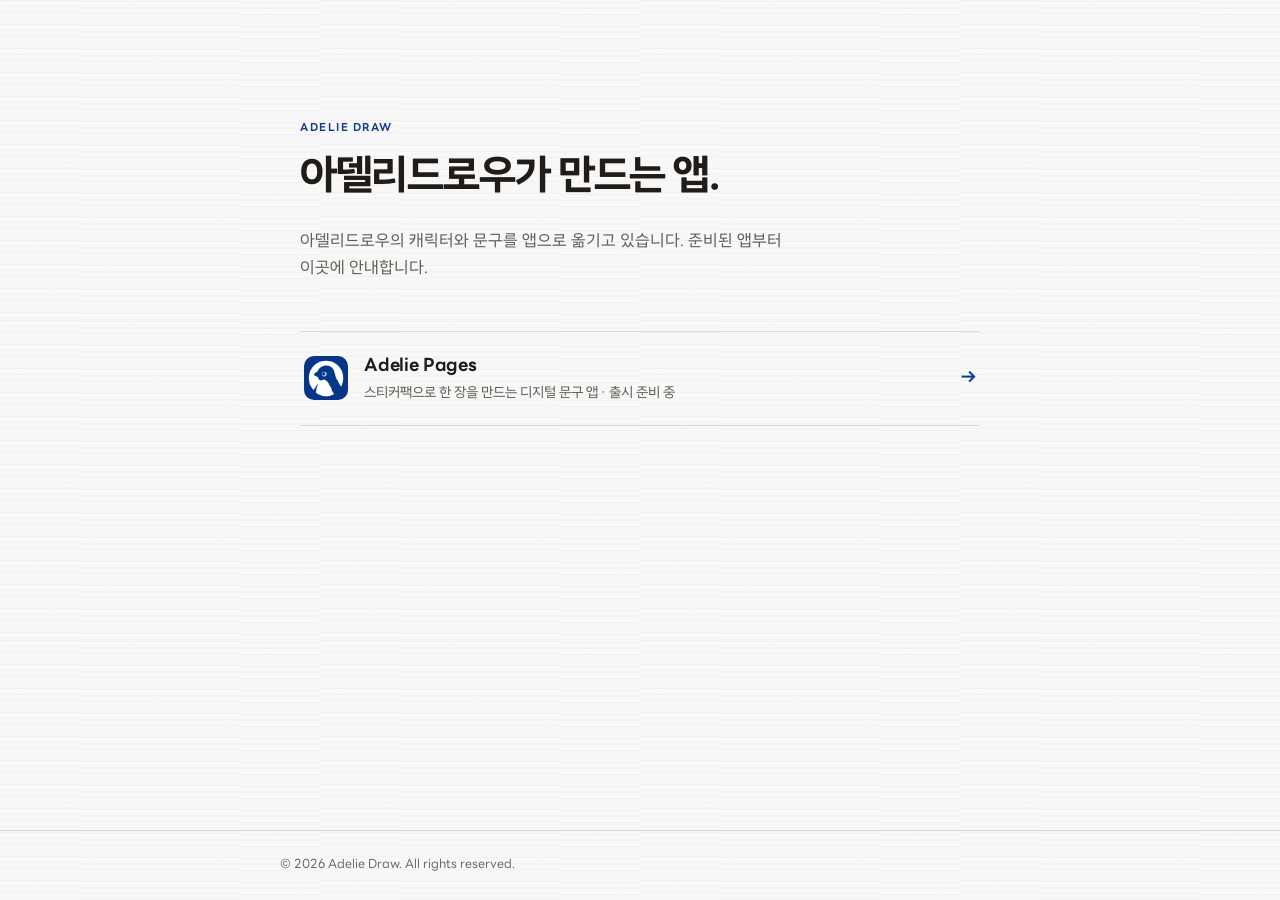
==== index.html @ db099a5f "feat(site): add app.adeliedraw.com root landing page app.adeliedraw.com을 GitHub Pages 사용자 지정 도메인으로 c" ====
<!DOCTYPE html>
<html lang="ko">
<head>
<meta charset="utf-8">
<meta name="viewport" content="width=device-width, initial-scale=1">
<title>Adelie Draw — 앱 안내</title>
<meta name="description" content="아델리드로우가 만드는 앱 안내 페이지입니다.">
<meta name="theme-color" content="#F8F8F8">
<link rel="icon" type="image/png" href="assets/img/favicon.png">
<link rel="apple-touch-icon" href="assets/img/apple-touch-icon.png">
<style>
@font-face{font-family:"LINESeedKR";src:url("assets/fonts/LINESeedKR-Rg.woff2") format("woff2");font-weight:400;font-display:swap}
@font-face{font-family:"LINESeedKR";src:url("assets/fonts/LINESeedKR-Bd.woff2") format("woff2");font-weight:700;font-display:swap}
:root{--indigo:#123F8D;--canvas:#F8F8F8;--text:#211C17;--text-2:#665E55;--text-3:#6F675E;--rule:#D8D8D5;--rule-strong:#BCBDBA}
*,*::before,*::after{box-sizing:border-box}
body{margin:0;min-height:100vh;display:flex;flex-direction:column;
  background-color:var(--canvas);background-image:url("assets/img/paper-grain.png");background-size:320px 320px;
  color:var(--text);font-family:"LINESeedKR",Pretendard,"Apple SD Gothic Neo",system-ui,-apple-system,sans-serif;
  line-height:1.65;-webkit-font-smoothing:antialiased;word-break:keep-all}
main{flex:1;width:100%;max-width:720px;margin-inline:auto;padding:clamp(56px,10vw,120px) 20px}
.eyebrow{margin:0 0 16px;font-size:11px;font-weight:700;letter-spacing:.14em;color:var(--indigo)}
h1{margin:0;font-size:clamp(28px,5vw,42px);font-weight:700;letter-spacing:-.03em;line-height:1.2}
.lede{margin:24px 0 0;max-width:44ch;color:var(--text-2);font-size:16.5px}
.apps{list-style:none;margin:48px 0 0;padding:0;border-top:1px solid var(--rule)}
.apps li{border-bottom:1px solid var(--rule)}
.apps a{display:flex;align-items:center;gap:16px;padding:20px 4px;color:inherit;text-decoration:none}
.apps a:hover .name{color:var(--indigo)}
.apps img{width:44px;height:44px;border-radius:10px;flex:0 0 auto}
.name{display:block;font-weight:700;font-size:18px;letter-spacing:-.01em}
.desc{display:block;font-size:14px;color:var(--text-2)}
.arrow{margin-left:auto;color:var(--indigo);font-weight:700}
footer{border-top:1px solid var(--rule);padding:24px 20px;font-size:12.5px;color:var(--text-3)}
footer div{max-width:720px;margin-inline:auto}
a:focus-visible{outline:2px solid #4E73B7;outline-offset:3px}
</style>
</head>
<body>
<main>
  <p class="eyebrow">ADELIE DRAW</p>
  <h1>아델리드로우가 만드는 앱.</h1>
  <p class="lede">아델리드로우의 캐릭터와 문구를 앱으로 옮기고 있습니다. 준비된 앱부터 이곳에 안내합니다.</p>
  <ul class="apps">
    <li>
      <a href="/adeliepages/">
        <img src="assets/img/app-icon.webp" width="44" height="44" alt="">
        <span>
          <span class="name">Adelie Pages</span>
          <span class="desc">스티커팩으로 한 장을 만드는 디지털 문구 앱 · 출시 준비 중</span>
        </span>
        <span class="arrow" aria-hidden="true">→</span>
      </a>
    </li>
  </ul>
</main>
<footer><div>&copy; 2026 Adelie Draw. All rights reserved.</div></footer>
</body>
</html>
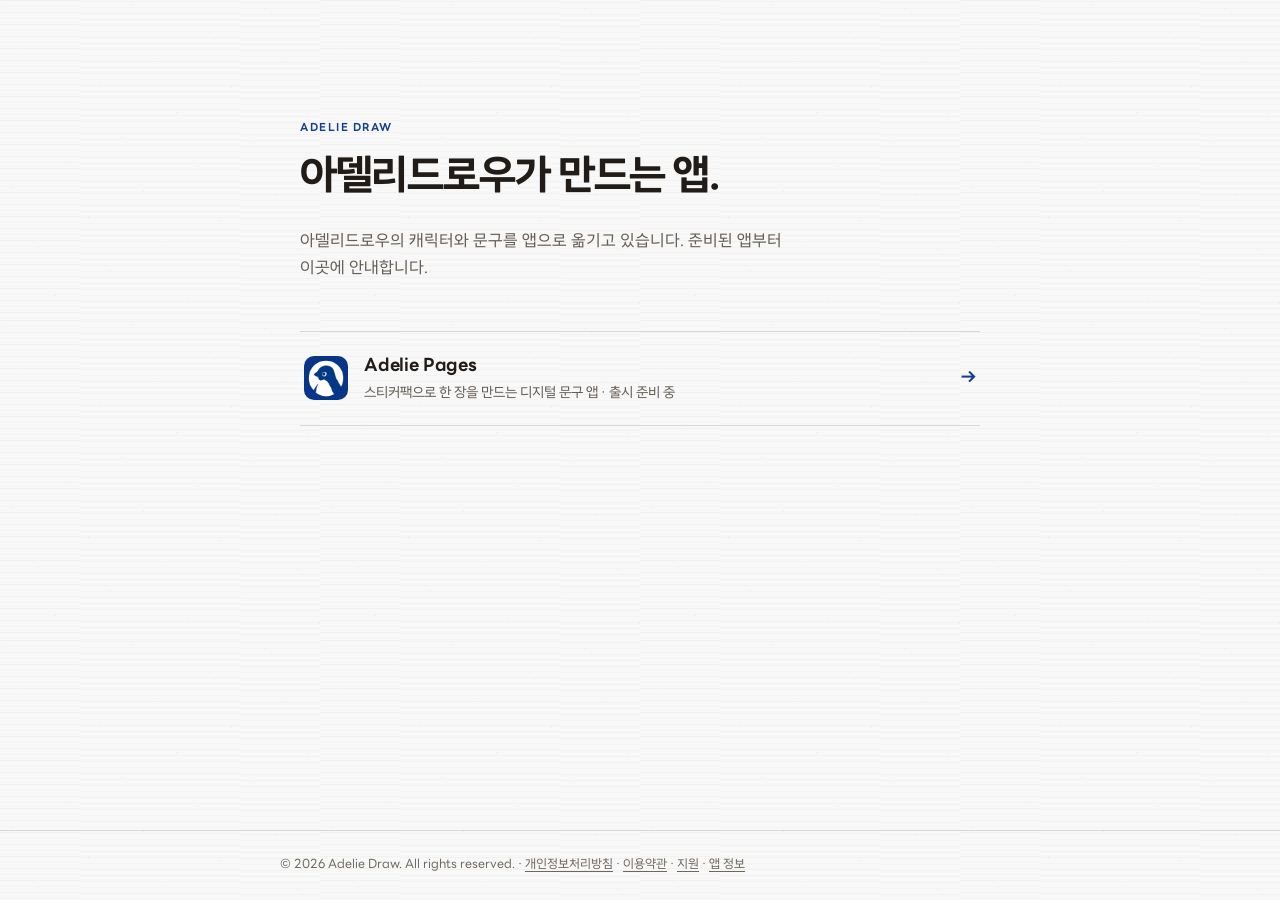
==== commit 1ecb3f04: "Add Adelie Pages legal and support pages" ====
--- a/index.html
+++ b/index.html
@@ -30,7 +30,7 @@
 .desc{display:block;font-size:14px;color:var(--text-2)}
 .arrow{margin-left:auto;color:var(--indigo);font-weight:700}
 footer{border-top:1px solid var(--rule);padding:24px 20px;font-size:12.5px;color:var(--text-3)}
-footer div{max-width:720px;margin-inline:auto}
+footer div{max-width:720px;margin-inline:auto} footer a{color:inherit;text-underline-offset:3px}
 a:focus-visible{outline:2px solid #4E73B7;outline-offset:3px}
 </style>
 </head>
@@ -41,7 +41,7 @@
   <p class="lede">아델리드로우의 캐릭터와 문구를 앱으로 옮기고 있습니다. 준비된 앱부터 이곳에 안내합니다.</p>
   <ul class="apps">
     <li>
-      <a href="/adeliepages/">
+      <a href="/pages/">
         <img src="assets/img/app-icon.webp" width="44" height="44" alt="">
         <span>
           <span class="name">Adelie Pages</span>
@@ -52,6 +52,6 @@
     </li>
   </ul>
 </main>
-<footer><div>&copy; 2026 Adelie Draw. All rights reserved.</div></footer>
+<footer><div>&copy; 2026 Adelie Draw. All rights reserved. · <a href="/privacy/">개인정보처리방침</a> · <a href="/terms/">이용약관</a> · <a href="/support/">지원</a> · <a href="/info/">앱 정보</a></div></footer>
 </body>
 </html>
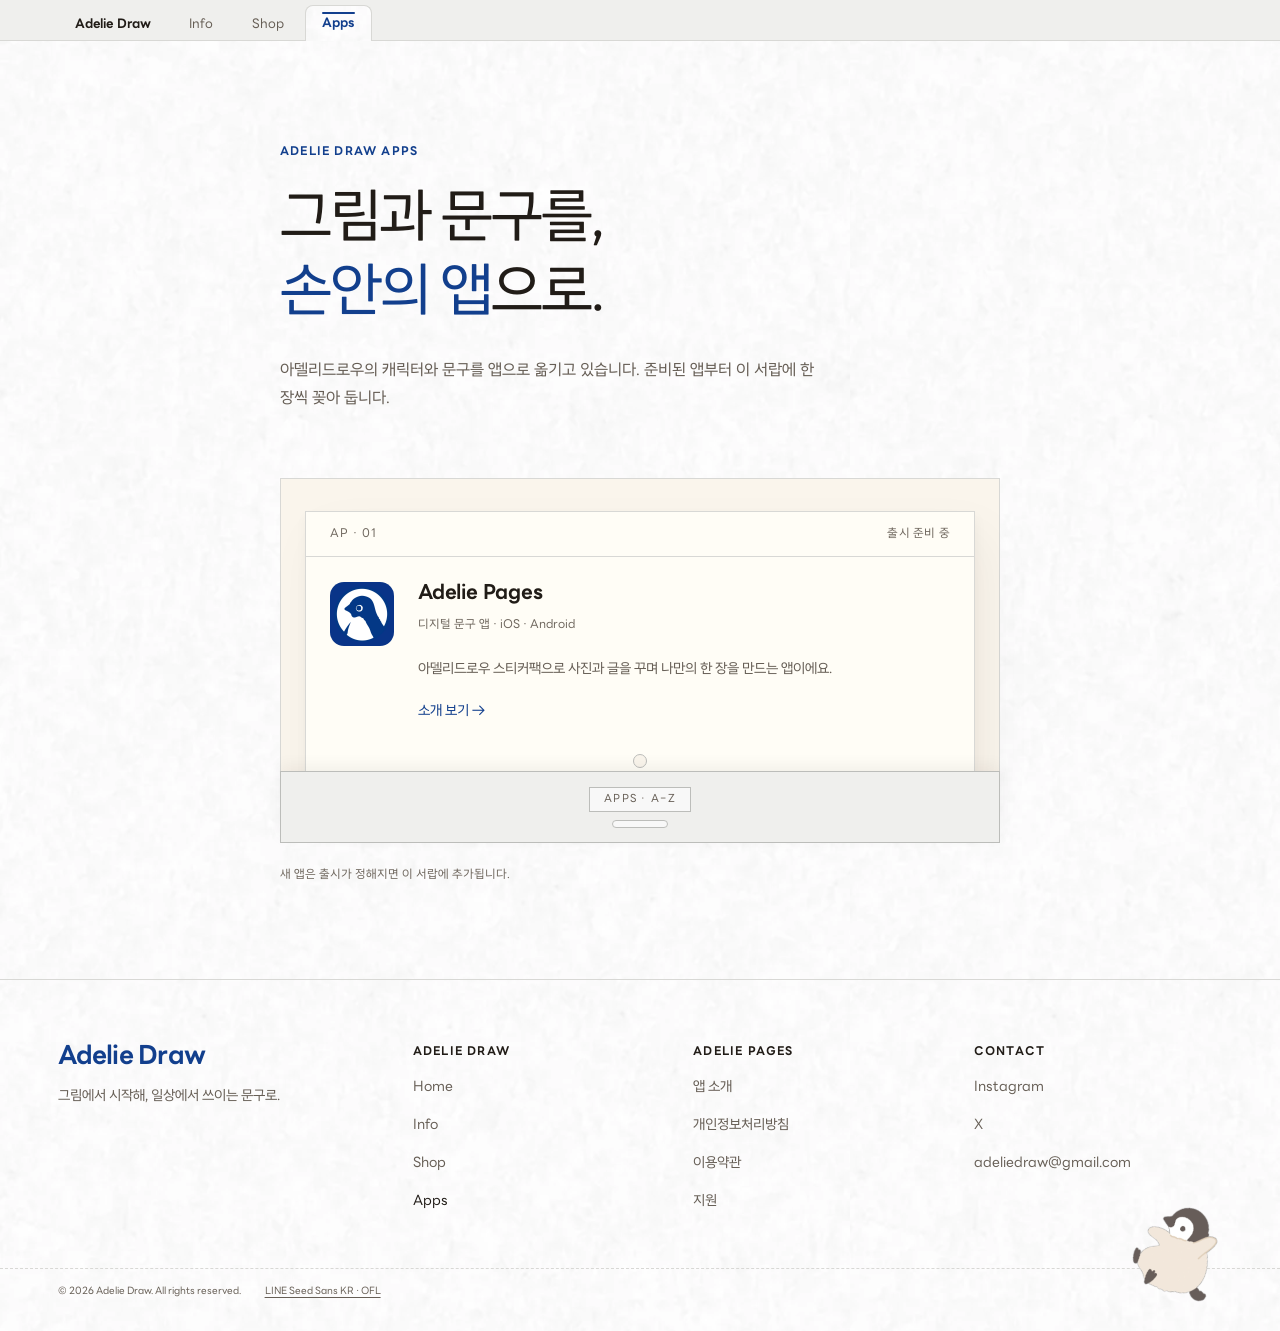
==== commit 8bd7330d: "feat(site): adopt shared Adelie web design and card-catalog app directory - Vendor brand/ from adeli" ====
--- a/index.html
+++ b/index.html
@@ -5,53 +5,146 @@
 <meta name="viewport" content="width=device-width, initial-scale=1">
 <title>Adelie Draw — 앱 안내</title>
 <meta name="description" content="아델리드로우가 만드는 앱 안내 페이지입니다.">
+<link rel="canonical" href="https://app.adeliedraw.com/">
+<meta property="og:type" content="website">
+<meta property="og:url" content="https://app.adeliedraw.com/">
+<meta property="og:title" content="Adelie Draw — 앱 안내">
+<meta property="og:description" content="아델리드로우가 만드는 앱 안내 페이지입니다.">
+<meta property="og:image" content="https://app.adeliedraw.com/assets/img/app-icon.webp">
+<meta name="twitter:card" content="summary">
 <meta name="theme-color" content="#F8F8F8">
 <link rel="icon" type="image/png" href="assets/img/favicon.png">
 <link rel="apple-touch-icon" href="assets/img/apple-touch-icon.png">
+<link rel="preload" href="brand/fonts/LINESeedKR-Rg.woff2" as="font" type="font/woff2" crossorigin>
+<link rel="stylesheet" href="brand/adelie-web.css">
+<script src="brand/adelie-web.js" defer></script>
 <style>
-@font-face{font-family:"LINESeedKR";src:url("assets/fonts/LINESeedKR-Rg.woff2") format("woff2");font-weight:400;font-display:swap}
-@font-face{font-family:"LINESeedKR";src:url("assets/fonts/LINESeedKR-Bd.woff2") format("woff2");font-weight:700;font-display:swap}
-:root{--indigo:#123F8D;--canvas:#F8F8F8;--text:#211C17;--text-2:#665E55;--text-3:#6F675E;--rule:#D8D8D5;--rule-strong:#BCBDBA}
 *,*::before,*::after{box-sizing:border-box}
-body{margin:0;min-height:100vh;display:flex;flex-direction:column;
-  background-color:var(--canvas);background-image:url("assets/img/paper-grain.png");background-size:320px 320px;
-  color:var(--text);font-family:"LINESeedKR",Pretendard,"Apple SD Gothic Neo",system-ui,-apple-system,sans-serif;
-  line-height:1.65;-webkit-font-smoothing:antialiased;word-break:keep-all}
-main{flex:1;width:100%;max-width:720px;margin-inline:auto;padding:clamp(56px,10vw,120px) 20px}
-.eyebrow{margin:0 0 16px;font-size:11px;font-weight:700;letter-spacing:.14em;color:var(--indigo)}
-h1{margin:0;font-size:clamp(28px,5vw,42px);font-weight:700;letter-spacing:-.03em;line-height:1.2}
-.lede{margin:24px 0 0;max-width:44ch;color:var(--text-2);font-size:16.5px}
-.apps{list-style:none;margin:48px 0 0;padding:0;border-top:1px solid var(--rule)}
-.apps li{border-bottom:1px solid var(--rule)}
-.apps a{display:flex;align-items:center;gap:16px;padding:20px 4px;color:inherit;text-decoration:none}
-.apps a:hover .name{color:var(--indigo)}
-.apps img{width:44px;height:44px;border-radius:10px;flex:0 0 auto}
-.name{display:block;font-weight:700;font-size:18px;letter-spacing:-.01em}
-.desc{display:block;font-size:14px;color:var(--text-2)}
-.arrow{margin-left:auto;color:var(--indigo);font-weight:700}
-footer{border-top:1px solid var(--rule);padding:24px 20px;font-size:12.5px;color:var(--text-3)}
-footer div{max-width:720px;margin-inline:auto} footer a{color:inherit;text-underline-offset:3px}
-a:focus-visible{outline:2px solid #4E73B7;outline-offset:3px}
+body{margin:0;min-height:100vh;display:flex;flex-direction:column}
+main{flex:1;width:100%;max-width:calc(var(--ad-narrow) + var(--ad-gutter) * 2);margin-inline:auto;padding:var(--ad-section) var(--ad-gutter) var(--ad-s9)}
+.skip{position:fixed;top:-100px;left:16px;z-index:50;padding:12px 16px;background:var(--ad-indigo);color:var(--ad-on-indigo)}
+.skip:focus{top:16px}
+h1{margin:0;font-size:var(--ad-fs-display);font-weight:400;letter-spacing:var(--ad-ls-display);line-height:var(--ad-lh-display)}
+h1 em{font-style:normal;color:var(--ad-indigo)}
+.lede{margin:var(--ad-s5) 0 0;max-width:34em;color:var(--ad-ink-2);font-size:var(--ad-fs-lead);line-height:var(--ad-lh-body)}
+
+/* Card catalog drawer: each app is one index card standing in the drawer. */
+.drawer{position:relative;margin-top:var(--ad-s8);padding:var(--ad-s6) var(--ad-s5) 0;background:var(--ad-paper-warm);border:1px solid var(--ad-rule);border-bottom:0}
+.drawer-cards{list-style:none;margin:0;padding:0 0 56px;display:grid;gap:var(--ad-s5)}
+.card{
+  position:relative;display:grid;grid-template-columns:64px minmax(0,1fr);gap:var(--ad-s2) var(--ad-s5);
+  padding:calc(44px + var(--ad-s5)) var(--ad-s5) var(--ad-s8);
+  background:var(--ad-paper-photo);border:1px solid var(--ad-rule);
+  color:inherit;text-decoration:none;box-shadow:var(--ad-shadow-paper);
+  transition:transform var(--ad-dur) var(--ad-ease),box-shadow var(--ad-dur) var(--ad-ease);
+}
+/* Index-card head: call number and status above a full-width rule. */
+.card::before{content:"";position:absolute;left:0;right:0;top:44px;border-top:1px solid var(--ad-rule)}
+.card-hole{position:absolute;left:50%;bottom:18px;width:14px;height:14px;margin-left:-7px;border-radius:50%;background:var(--ad-paper-warm);border:1px solid var(--ad-rule-strong)}
+.card img{grid-row:span 3;width:64px;height:64px;border-radius:14px;align-self:start;margin-top:2px}
+.card-call,.card-status{position:absolute;top:14px;color:var(--ad-ink-3);font-size:var(--ad-fs-caption);letter-spacing:.08em;font-variant-numeric:tabular-nums}
+.card-call{left:var(--ad-s5)}
+.card-status{right:var(--ad-s5);letter-spacing:.02em}
+.card-name{margin:0;font-size:var(--ad-fs-h3);font-weight:700;letter-spacing:-.01em;line-height:1.4}
+.card-meta{margin:0;color:var(--ad-ink-3);font-size:var(--ad-fs-caption)}
+.card-desc{margin:var(--ad-s4) 0 0;color:var(--ad-ink-2);font-size:var(--ad-fs-small);line-height:var(--ad-lh-body)}
+.card-go{grid-column:2;margin-top:var(--ad-s3);color:var(--ad-indigo);font-size:var(--ad-fs-small)}
+.card-go span{display:inline-block;transition:transform var(--ad-dur-fast) var(--ad-ease)}
+@media (hover:hover){
+  .card:hover{transform:translateY(-10px) rotate(-.4deg);box-shadow:var(--ad-shadow-lift)}
+  .card:hover .card-go span{transform:translateX(4px)}
+}
+.drawer-front{
+  position:absolute;left:-1px;right:-1px;bottom:0;height:72px;
+  display:flex;flex-direction:column;align-items:center;justify-content:center;gap:var(--ad-s2);
+  background:var(--ad-paper-sunken);border:1px solid var(--ad-rule-strong);
+  box-shadow:0 -6px 14px rgba(33,28,23,.05);pointer-events:none;
+}
+.drawer-label{padding:4px 14px;border:1px solid var(--ad-rule-strong);background:var(--ad-paper);color:var(--ad-ink-2);font-size:11px;letter-spacing:.14em;font-variant-numeric:tabular-nums}
+.drawer-pull{width:56px;height:8px;border-radius:8px;border:1px solid var(--ad-rule-strong);background:var(--ad-paper)}
+.drawer-note{margin:var(--ad-s5) 0 0;color:var(--ad-ink-3);font-size:var(--ad-fs-caption)}
+@media (max-width:639px){
+  .drawer{padding:var(--ad-s5) var(--ad-s3) 0}
+  .card{grid-template-columns:48px minmax(0,1fr);gap:var(--ad-s1) var(--ad-s4);padding:calc(44px + var(--ad-s4)) var(--ad-s4) var(--ad-s8)}
+  .card img{width:48px;height:48px;border-radius:11px}
+  .card-call{left:var(--ad-s4)}
+  .card-status{right:var(--ad-s4)}
+  .card-desc{grid-column:1/-1}
+  .card-go{grid-column:1/-1}
+}
+@media (prefers-reduced-motion:reduce){.card,.card-go span{transition:none}.card:hover{transform:none}}
 </style>
 </head>
 <body>
-<main>
-  <p class="eyebrow">ADELIE DRAW</p>
-  <h1>아델리드로우가 만드는 앱.</h1>
-  <p class="lede">아델리드로우의 캐릭터와 문구를 앱으로 옮기고 있습니다. 준비된 앱부터 이곳에 안내합니다.</p>
-  <ul class="apps">
-    <li>
-      <a href="/pages/">
-        <img src="assets/img/app-icon.webp" width="44" height="44" alt="">
-        <span>
-          <span class="name">Adelie Pages</span>
-          <span class="desc">스티커팩으로 한 장을 만드는 디지털 문구 앱 · 출시 준비 중</span>
-        </span>
-        <span class="arrow" aria-hidden="true">→</span>
-      </a>
-    </li>
-  </ul>
+<a class="skip" href="#main">본문으로 건너뛰기</a>
+<nav class="ad-brandbar" aria-label="Adelie Draw">
+  <div class="ad-brandbar__inner">
+    <ul class="ad-brandbar__list">
+      <li><a class="ad-brandbar__tab ad-brandbar__home" href="https://adeliedraw.com/">Adelie Draw</a></li>
+      <li><a class="ad-brandbar__tab" href="https://info.adeliedraw.com/">Info</a></li>
+      <li><a class="ad-brandbar__tab" href="https://shop.adeliedraw.com/">Shop</a></li>
+      <li><a class="ad-brandbar__tab" href="https://app.adeliedraw.com/" aria-current="page">Apps</a></li>
+    </ul>
+  </div>
+</nav>
+<main id="main">
+  <div data-ad-settle>
+    <p class="ad-eyebrow">ADELIE DRAW APPS</p>
+    <h1>그림과 문구를,<br><em>손안의 앱</em>으로.</h1>
+    <p class="lede">아델리드로우의 캐릭터와 문구를 앱으로 옮기고 있습니다. 준비된 앱부터 이 서랍에 한 장씩 꽂아 둡니다.</p>
+  </div>
+  <section class="drawer" aria-labelledby="drawer-title" data-ad-settle style="--ad-settle-turn:0deg">
+    <h2 id="drawer-title" class="ad-visually-hidden">앱 목록</h2>
+    <ul class="drawer-cards">
+      <li>
+        <a class="card ad-cut" href="/pages/">
+          <img src="assets/img/app-icon.webp" width="64" height="64" alt="">
+          <span class="card-call" aria-hidden="true">AP · 01</span>
+          <span class="card-status">출시 준비 중</span>
+          <h3 class="card-name">Adelie Pages</h3>
+          <p class="card-meta">디지털 문구 앱 · iOS · Android</p>
+          <p class="card-desc">아델리드로우 스티커팩으로 사진과 글을 꾸며 나만의 한 장을 만드는 앱이에요.</p>
+          <span class="card-go">소개 보기 <span aria-hidden="true">→</span></span>
+          <span class="card-hole" aria-hidden="true"></span>
+        </a>
+      </li>
+    </ul>
+    <div class="drawer-front" aria-hidden="true"><span class="drawer-label">APPS · A–Z</span><span class="drawer-pull"></span></div>
+  </section>
+  <p class="drawer-note">새 앱은 출시가 정해지면 이 서랍에 추가됩니다.</p>
 </main>
-<footer><div>&copy; 2026 Adelie Draw. All rights reserved. · <a href="/privacy/">개인정보처리방침</a> · <a href="/terms/">이용약관</a> · <a href="/support/">지원</a> · <a href="/info/">앱 정보</a></div></footer>
+<footer class="ad-footer">
+  <div class="ad-footer__inner">
+    <div class="ad-footer__brand">
+      <a class="ad-footer__mark" href="https://adeliedraw.com/">Adelie Draw</a>
+      <p>그림에서 시작해, 일상에서 쓰이는 문구로.</p>
+    </div>
+    <nav class="ad-footer__col" aria-label="Adelie Draw">
+      <p class="ad-footer__label">ADELIE DRAW</p>
+      <a href="https://adeliedraw.com/">Home</a>
+      <a href="https://info.adeliedraw.com/">Info</a>
+      <a href="https://shop.adeliedraw.com/">Shop</a>
+      <a href="https://app.adeliedraw.com/" aria-current="page">Apps</a>
+    </nav>
+    <nav class="ad-footer__col" aria-label="Adelie Pages">
+      <p class="ad-footer__label">ADELIE PAGES</p>
+      <a href="/pages/">앱 소개</a>
+      <a href="/pages/privacy/">개인정보처리방침</a>
+      <a href="/pages/terms/">이용약관</a>
+      <a href="/pages/support/">지원</a>
+    </nav>
+    <div class="ad-footer__col">
+      <p class="ad-footer__label">CONTACT</p>
+      <a href="https://www.instagram.com/adelie.draw/" rel="noopener">Instagram</a>
+      <a href="https://x.com/canvaswitch_" rel="noopener">X</a>
+      <a href="mailto:adeliedraw@gmail.com">adeliedraw@gmail.com</a>
+    </div>
+  </div>
+  <div class="ad-footer__base">
+    <small>© 2026 Adelie Draw. All rights reserved.</small>
+    <small><a href="brand/fonts/OFL-LINESeedKR.txt">LINE Seed Sans KR · OFL</a></small>
+  </div>
+  <img class="ad-footer__penguin" src="brand/resting-penguin.webp" width="240" height="240" alt="" loading="lazy" decoding="async">
+</footer>
 </body>
 </html>
--- a/brand/adelie-web.css
+++ b/brand/adelie-web.css
@@ -0,0 +1,238 @@
+/*
+ * Adelie Draw web design system — tokens, base and shared components.
+ * Canonical source: adelie-web-design/tokens/adelie-web.css
+ * Vendored into each site as brand/adelie-web.css by tools/sync.py.
+ * Do not edit a vendored copy; edit the canonical file and sync.
+ */
+
+@font-face{font-family:"LINESeedKR";src:url("fonts/LINESeedKR-Rg.woff2") format("woff2");font-weight:400;font-style:normal;font-display:swap}
+@font-face{font-family:"LINESeedKR";src:url("fonts/LINESeedKR-Bd.woff2") format("woff2");font-weight:700;font-style:normal;font-display:swap}
+
+:root{
+  color-scheme:light;
+
+  /* Surfaces: woodfree paper first, warm paper for authored artwork. */
+  --ad-paper:#F8F8F8;
+  --ad-paper-warm:#FAF5EC;
+  --ad-paper-sunken:#EFEFED;
+  --ad-paper-photo:#FFFDF6;
+
+  /* Ink: graphite carries structure. */
+  --ad-ink:#211C17;
+  --ad-ink-2:#665E55;
+  --ad-ink-3:#6F675E;
+  --ad-rule:#D8D8D5;
+  --ad-rule-strong:#BCBDBA;
+
+  /* One ink: indigo marks action, selection and focus only. */
+  --ad-indigo:#123F8D;
+  --ad-indigo-pressed:#0A3278;
+  --ad-indigo-soft:#E9ECF2;
+  --ad-on-indigo:#FFFFFF;
+  --ad-focus:#4E73B7;
+  --ad-scrim:rgba(17,24,39,.45);
+
+  /* Day and night windows from the stained-glass kiss-cut series. */
+  --ad-day-pane:#F1EBDF;
+  --ad-night:#111D3A;
+  --ad-night-ink:#EEF2F8;
+  --ad-night-ink-2:#A7B4CC;
+  --ad-night-rule:#33456B;
+
+  /* One foil: reserved for a single signature moment per screen. */
+  --ad-foil-gold:linear-gradient(115deg,#9A7A3A 0%,#E8D59A 36%,#B8944C 54%,#F3E6B8 70%,#9A7A3A 100%);
+  --ad-foil-silver:linear-gradient(115deg,#7A8594 0%,#E6EAF0 38%,#9AA5B4 56%,#F4F6F9 72%,#7A8594 100%);
+
+  /* Type: LINE Seed KR has only Regular and Bold. Never request 500/600. */
+  --ad-font:"LINESeedKR","Hiragino Sans","Yu Gothic","YuGothic","Apple SD Gothic Neo","Malgun Gothic",system-ui,-apple-system,sans-serif;
+  --ad-fs-display:clamp(36px,4.6vw,64px);
+  --ad-fs-h1:clamp(32px,3.6vw,48px);
+  --ad-fs-h2:clamp(26px,2.8vw,40px);
+  --ad-fs-h3:clamp(19px,1.6vw,22px);
+  --ad-fs-lead:clamp(15px,1.25vw,17px);
+  --ad-fs-body:16px;
+  --ad-fs-small:14px;
+  --ad-fs-caption:12px;
+  --ad-fs-eyebrow:12px;
+  --ad-lh-display:1.25;
+  --ad-lh-heading:1.35;
+  --ad-lh-body:1.8;
+  --ad-ls-display:-.035em;
+  --ad-ls-heading:-.03em;
+  --ad-ls-eyebrow:.1em;
+
+  /* Space: 4px base, matching the app's s2…s24 scale and extending it. */
+  --ad-s1:4px;--ad-s2:8px;--ad-s3:12px;--ad-s4:16px;--ad-s5:24px;
+  --ad-s6:32px;--ad-s7:48px;--ad-s8:64px;--ad-s9:96px;--ad-s10:128px;
+  --ad-section:clamp(56px,8vw,112px);
+
+  /* Layout */
+  --ad-content:1280px;
+  --ad-gutter:clamp(20px,4.5vw,80px);
+  --ad-narrow:720px;
+  --ad-measure:68ch;
+  --ad-bar-h:40px;
+  --ad-header-h:80px;
+
+  /* Shape and depth */
+  --ad-radius-control:2px;
+  --ad-radius-tab:8px;
+  --ad-radius-dialog:8px;
+  --ad-shadow-paper:1px 6px 12px rgba(33,28,23,.04),12px 24px 50px rgba(33,28,23,.05);
+  --ad-shadow-lift:2px 10px 18px rgba(33,28,23,.08),16px 32px 60px rgba(33,28,23,.08);
+  --ad-shadow-dialog:0 20px 60px rgba(33,28,23,.16);
+
+  /* Motion: things are placed on a desk, they do not fly. */
+  --ad-ease:cubic-bezier(.2,.7,.2,1);
+  --ad-dur-fast:160ms;
+  --ad-dur:280ms;
+  --ad-dur-slow:520ms;
+  --ad-tab-rise:4px;
+}
+
+@media (max-width:639px){
+  :root{--ad-header-h:64px}
+}
+
+/* ---------- Base ---------- */
+
+html{-webkit-text-size-adjust:100%;text-size-adjust:100%}
+body{
+  margin:0;
+  background:var(--ad-paper) url("paper/woodfree-white.webp") repeat;
+  background-size:850px;
+  color:var(--ad-ink);
+  font-family:var(--ad-font);
+  -webkit-font-smoothing:antialiased;
+  word-break:keep-all;
+  overflow-wrap:break-word;
+}
+@media (max-width:639px){
+  body{background-image:url("paper/woodfree-white-mobile.webp");background-size:430px auto}
+}
+:where(a,button,summary,input,[tabindex]):focus-visible{outline:3px solid var(--ad-focus);outline-offset:4px}
+
+/* ---------- Utilities ---------- */
+
+.ad-wrap{width:100%;max-width:calc(var(--ad-content) + var(--ad-gutter) * 2);margin-inline:auto;padding-inline:var(--ad-gutter);box-sizing:border-box}
+.ad-eyebrow{margin:0 0 var(--ad-s5);color:var(--ad-indigo);font-size:var(--ad-fs-eyebrow);font-weight:700;letter-spacing:var(--ad-ls-eyebrow);line-height:1.5}
+.ad-visually-hidden{position:absolute!important;width:1px;height:1px;margin:-1px;padding:0;overflow:hidden;clip:rect(0 0 0 0);white-space:nowrap;border:0}
+
+/* Kiss-cut line: the die-cut outline appears around a card on hover. */
+.ad-cut{position:relative}
+.ad-cut::after{
+  content:"";position:absolute;inset:-7px;pointer-events:none;
+  border:1.5px dashed var(--ad-indigo);border-radius:calc(var(--ad-radius-tab) + 4px);
+  opacity:0;transform:scale(.985);
+  transition:opacity var(--ad-dur-fast) ease,transform var(--ad-dur) var(--ad-ease);
+}
+@media (hover:hover){.ad-cut:hover::after{opacity:.55;transform:none}}
+
+/* Settle: an element is laid on the desk as it enters. Only armed when JS runs. */
+.ad-js [data-ad-settle]{opacity:0;transform:translateY(12px) rotate(var(--ad-settle-turn,-1deg));transition:opacity var(--ad-dur-slow) ease,transform var(--ad-dur-slow) var(--ad-ease)}
+.ad-js [data-ad-settle].is-settled{opacity:1;transform:none}
+
+/* ---------- Brand bar: binder index tabs shared by every Adelie Draw site ---------- */
+
+.ad-brandbar{
+  position:relative;z-index:30;
+  background:var(--ad-paper-sunken);
+  border-bottom:1px solid var(--ad-rule);
+  font-family:var(--ad-font);
+}
+.ad-brandbar__inner{
+  display:flex;align-items:flex-end;gap:var(--ad-s1);
+  height:var(--ad-bar-h);
+  max-width:calc(var(--ad-content) + var(--ad-gutter) * 2);margin-inline:auto;padding-inline:var(--ad-gutter);box-sizing:border-box;
+}
+.ad-brandbar__list{display:flex;align-items:flex-end;gap:var(--ad-s1);margin:0;padding:0;list-style:none;min-width:0}
+.ad-brandbar__list li{display:flex}
+.ad-brandbar__tab{
+  position:relative;display:inline-flex;align-items:center;gap:var(--ad-s2);
+  height:32px;padding:0 var(--ad-s4);
+  border:1px solid transparent;border-bottom:0;border-radius:var(--ad-radius-tab) var(--ad-radius-tab) 0 0;
+  color:var(--ad-ink-2);font-size:13px;line-height:1;letter-spacing:.01em;text-decoration:none;white-space:nowrap;
+  transform:translateY(0);
+  transition:transform var(--ad-dur-fast) var(--ad-ease),color var(--ad-dur-fast) ease,background-color var(--ad-dur-fast) ease;
+  -webkit-tap-highlight-color:transparent;
+}
+.ad-brandbar__tab:hover{color:var(--ad-ink);background:rgba(248,248,248,.6);transform:translateY(-2px)}
+.ad-brandbar__tab[aria-current="page"]{
+  height:calc(32px + var(--ad-tab-rise));margin-bottom:-1px;
+  background:var(--ad-paper) url("paper/woodfree-white.webp") repeat;background-size:850px;
+  border-color:var(--ad-rule);color:var(--ad-indigo);font-weight:700;transform:none;
+}
+.ad-brandbar__tab[aria-current="page"]::before{
+  content:"";position:absolute;left:var(--ad-s4);right:var(--ad-s4);top:6px;height:2px;border-radius:2px;background:var(--ad-indigo);
+}
+.ad-brandbar__home{font-weight:700;color:var(--ad-ink)}
+@media (max-width:639px){
+  .ad-brandbar__inner{gap:0;padding-inline:12px}
+  .ad-brandbar__list{gap:0}
+  .ad-brandbar__tab{padding:0 var(--ad-s3);font-size:12px}
+}
+@media (max-width:359px){
+  .ad-brandbar__tab{padding:0 10px}
+}
+
+/* ---------- Shared footer ---------- */
+
+.ad-footer{border-top:1px solid var(--ad-rule);color:var(--ad-ink-2);font-family:var(--ad-font);position:relative;overflow:hidden}
+.ad-footer__inner{
+  display:grid;grid-template-columns:minmax(0,1.3fr) repeat(3,minmax(0,1fr));gap:var(--ad-s6);
+  padding-block:var(--ad-s8) var(--ad-s7);
+  max-width:calc(var(--ad-content) + var(--ad-gutter) * 2);margin-inline:auto;padding-inline:var(--ad-gutter);box-sizing:border-box;
+}
+.ad-footer__brand{display:flex;flex-direction:column;gap:var(--ad-s3);min-width:0}
+.ad-footer__mark{color:var(--ad-indigo);font-size:26px;font-weight:700;letter-spacing:-.03em;text-decoration:none;line-height:1.1}
+.ad-footer__brand p{margin:0;font-size:var(--ad-fs-small);line-height:1.7;max-width:22em}
+.ad-footer__col{display:flex;flex-direction:column;gap:2px;min-width:0}
+.ad-footer__label{margin:0 0 var(--ad-s2);color:var(--ad-ink);font-size:var(--ad-fs-caption);font-weight:700;letter-spacing:var(--ad-ls-eyebrow)}
+.ad-footer__col a{display:inline-flex;align-items:center;min-height:36px;color:var(--ad-ink-2);font-size:var(--ad-fs-small);text-decoration:underline;text-decoration-color:transparent;text-underline-offset:4px;transition:color var(--ad-dur-fast) ease}
+.ad-footer__col a:hover{color:var(--ad-indigo);text-decoration-color:currentColor}
+.ad-footer__col a[aria-current="page"]{color:var(--ad-ink)}
+.ad-footer__base{
+  display:flex;flex-wrap:wrap;align-items:center;justify-content:flex-start;gap:var(--ad-s2) var(--ad-s5);
+  padding-block:var(--ad-s4) var(--ad-s6);border-top:1px dashed var(--ad-rule);
+  max-width:calc(var(--ad-content) + var(--ad-gutter) * 2);margin-inline:auto;padding-inline:var(--ad-gutter);box-sizing:border-box;
+  padding-right:calc(var(--ad-gutter) + 112px);
+  font-size:var(--ad-fs-caption);
+}
+.ad-footer__base a{color:inherit;text-underline-offset:3px}
+/* The penguin sits on the perforated line, in the space the base row leaves free. */
+.ad-footer__penguin{position:absolute;right:max(var(--ad-gutter),calc((100% - var(--ad-content)) / 2));bottom:22px;width:92px;height:auto;pointer-events:none;transform:rotate(-8deg)}
+@media (max-width:1023px){
+  .ad-footer__inner{grid-template-columns:repeat(3,minmax(0,1fr))}
+  .ad-footer__brand{grid-column:1/-1}
+}
+@media (max-width:639px){
+  .ad-footer__inner{grid-template-columns:repeat(2,minmax(0,1fr));gap:var(--ad-s5);padding-block:var(--ad-s7) var(--ad-s6)}
+  .ad-footer__base{padding-right:calc(var(--ad-gutter) + 84px)}
+  .ad-footer__penguin{width:72px;bottom:20px}
+}
+
+/* ---------- Not found ---------- */
+
+.ad-notfound{min-height:calc(100vh - var(--ad-bar-h));display:grid;place-items:center;padding:var(--ad-s8) var(--ad-gutter);box-sizing:border-box;text-align:center}
+.ad-notfound__card{max-width:30em;display:flex;flex-direction:column;align-items:center}
+.ad-notfound__card img{width:min(220px,56vw);height:auto;transform:rotate(-6deg);margin-bottom:var(--ad-s5)}
+.ad-notfound h1{margin:0;font-size:var(--ad-fs-h1);font-weight:400;letter-spacing:var(--ad-ls-display);line-height:var(--ad-lh-heading)}
+.ad-notfound p:not(.ad-eyebrow){margin:var(--ad-s4) 0 0;color:var(--ad-ink-2);font-size:var(--ad-fs-small);line-height:var(--ad-lh-body)}
+.ad-notfound__links{display:flex;flex-wrap:wrap;justify-content:center;gap:var(--ad-s2);margin-top:var(--ad-s6)}
+.ad-button{display:inline-flex;align-items:center;justify-content:center;gap:var(--ad-s3);min-height:48px;padding:0 var(--ad-s5);border-radius:var(--ad-radius-control);background:var(--ad-indigo);color:var(--ad-on-indigo);font-size:var(--ad-fs-small);text-decoration:none;transition:background-color var(--ad-dur-fast) ease,transform var(--ad-dur-fast) var(--ad-ease)}
+.ad-button:hover{background:var(--ad-indigo-pressed);transform:translateY(-2px)}
+.ad-button--quiet{background:transparent;color:var(--ad-indigo);border:1px solid var(--ad-rule)}
+.ad-button--quiet:hover{background:var(--ad-indigo-soft);border-color:var(--ad-indigo)}
+
+/* ---------- Reduced motion and print ---------- */
+
+@media (prefers-reduced-motion:reduce){
+  .ad-js [data-ad-settle]{opacity:1;transform:none;transition:none}
+  .ad-cut::after,.ad-brandbar__tab,.ad-footer__col a,.ad-button{transition:none}
+  .ad-brandbar__tab:hover,.ad-button:hover{transform:none}
+}
+@media print{
+  .ad-brandbar,.ad-footer__penguin{display:none}
+  body{background:#fff}
+  .ad-js [data-ad-settle]{opacity:1;transform:none}
+}
